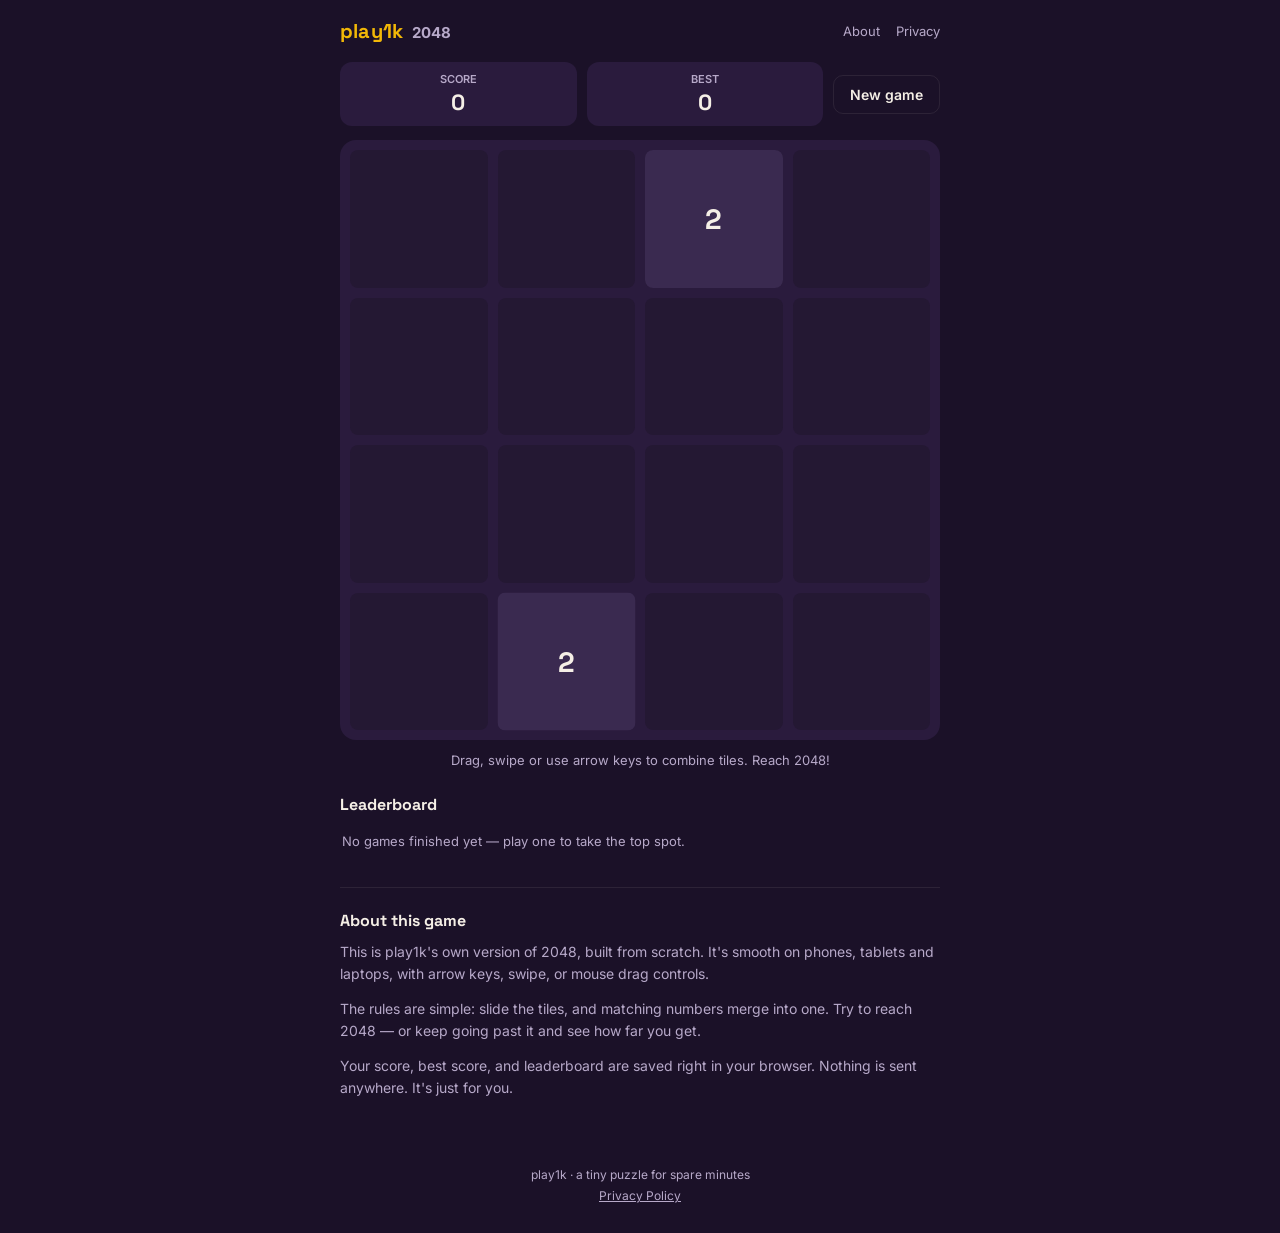
==== index.html @ c0f55f9d "Add files via upload" ====
<!DOCTYPE html>
<html lang="en">
<head>
<meta charset="UTF-8">
<meta name="viewport" content="width=device-width, initial-scale=1, viewport-fit=cover">
<meta name="description" content="2048 by play1k - a smooth, free 2048 puzzle game with a local leaderboard.">
<meta name="theme-color" content="#1B1128">
<meta property="og:title" content="2048 by play1k">
<meta property="og:description" content="Slide, merge, reach 2048. A smooth puzzle game with a local leaderboard.">
<link rel="icon" href="data:image/svg+xml,%3Csvg xmlns='http://www.w3.org/2000/svg' viewBox='0 0 100 100'%3E%3Crect width='100' height='100' rx='22' fill='%231B1128'/%3E%3Ctext x='50' y='66' font-size='52' font-family='sans-serif' font-weight='700' text-anchor='middle' fill='%23F2B807'%3E1k%3C/text%3E%3C/svg%3E">
<title>2048 — by play1k</title>
<link rel="preconnect" href="https://fonts.googleapis.com">
<link rel="preconnect" href="https://fonts.gstatic.com" crossorigin>
<link href="https://fonts.googleapis.com/css2?family=Space+Grotesk:wght@500;700&family=Inter:wght@400;500;600&display=swap" rel="stylesheet">
<link rel="stylesheet" href="style.css">
</head>
<body>

<header>
  <div class="brand"><span class="logo">play1k</span><span class="sitename">2048</span></div>
  <nav class="topnav"><a href="#about">About</a><a href="privacy.html">Privacy</a></nav>
</header>

<main>
  <div class="hud">
    <div class="hud-box"><div class="hud-label">SCORE</div><div class="score-val" id="score">0</div></div>
    <div class="hud-box"><div class="hud-label">BEST</div><div class="score-val" id="best">0</div></div>
    <div class="hud-actions"><button class="btn btn-ghost" id="newGameBtn">New game</button></div>
  </div>

  <div class="board-wrap" id="boardWrap">
    <div class="board" id="grid"></div>
    <div class="tiles" id="tiles"></div>
    <div class="msg-overlay" id="overlay">
      <h2 id="overlayMsg">Game over</h2>
      <button class="btn btn-gold" id="overlayBtn">Try again</button>
    </div>
  </div>
  <div class="hint">Drag, swipe or use arrow keys to combine tiles. Reach 2048!</div>

  <div class="lb">
    <h2>Leaderboard</h2>
    <div id="lbList"></div>
  </div>

  <section id="about" class="about">
    <h2>About this game</h2>
    <p>This is play1k's own version of 2048, built from scratch. It's smooth on phones, tablets and laptops, with arrow keys, swipe, or mouse drag controls.</p>
    <p>The rules are simple: slide the tiles, and matching numbers merge into one. Try to reach 2048 — or keep going past it and see how far you get.</p>
    <p>Your score, best score, and leaderboard are saved right in your browser. Nothing is sent anywhere. It's just for you.</p>
  </section>
</main>

<footer>
  <span>play1k · a tiny puzzle for spare minutes</span>
  <a href="privacy.html" class="footer-link">Privacy Policy</a>
</footer>

<script src="script.js"></script>
</body>
</html>
---- style.css ----
:root{
  --bg:#1B1128; --panel:#2A1B3D; --panel2:#241833; --line:rgba(245,239,230,.08);
  --ink:#F5EFE6; --ink-dim:#B7A9C9; --gold:#F2B807; --gold-ink:#241203;
  --rose:#F2637B; --lime:#A6E22E;
  box-sizing:border-box; padding-top:env(safe-area-inset-top,0px); padding-bottom:env(safe-area-inset-bottom,0px);
}
*{box-sizing:border-box}
html{scroll-padding-top:env(safe-area-inset-top,0px)}
body{margin:0;min-height:100%;background:var(--bg);color:var(--ink);font-family:'Inter',system-ui,sans-serif;-webkit-tap-highlight-color:transparent}
h1,h2,.logo,.tile-inner{font-family:'Space Grotesk',system-ui,sans-serif}

header{display:flex;align-items:center;justify-content:space-between;padding:18px 20px;gap:12px;max-width:640px;margin:0 auto}
.brand{display:flex;align-items:baseline;gap:9px}
.logo{font-weight:700;font-size:20px;color:var(--gold);letter-spacing:.2px}
.sitename{font-weight:700;font-size:15px;color:var(--ink-dim)}
.topnav{display:flex;gap:16px;font-size:13px;color:var(--ink-dim)}
.topnav a{color:inherit;text-decoration:none}
.topnav a:hover{color:var(--ink)}
.btn{border:none;border-radius:10px;padding:10px 16px;font-family:'Inter';font-weight:600;font-size:14px;cursor:pointer;transition:transform .12s ease}
.btn:active{transform:scale(.96)}
.btn-gold{background:var(--gold);color:var(--gold-ink)}
.btn-ghost{background:transparent;color:var(--ink);border:1px solid var(--line)}
.btn-ghost:hover{border-color:var(--gold)}

main{max-width:640px;margin:0 auto;padding:0 20px 40px}
.hud{display:flex;gap:10px;align-items:stretch;margin-bottom:14px}
.hud-box{background:var(--panel);border-radius:12px;padding:10px 16px;flex:1;text-align:center}
.hud-label{font-size:11px;color:var(--ink-dim);font-weight:600}
.score-val{font-family:'Space Grotesk';font-size:22px;font-weight:700;margin-top:2px}
.hud-actions{display:flex;align-items:center}

.board-wrap{background:var(--panel);border-radius:16px;padding:10px;position:relative;user-select:none;-webkit-user-select:none;touch-action:none;cursor:grab}
.board-wrap:active{cursor:grabbing}
.board{display:grid;grid-template-columns:repeat(4,1fr);gap:10px;aspect-ratio:1}
.cell{background:var(--panel2);border-radius:8px}
.tiles{position:absolute;inset:10px}
.tile-pos{position:absolute;top:0;left:0;transition:transform 120ms cubic-bezier(.2,.8,.3,1);will-change:transform}
.tile-pos.no-anim{transition:none}
.tile-inner{width:100%;height:100%;border-radius:8px;display:flex;align-items:center;justify-content:center;font-weight:700}
.tile-inner.pop-in{animation:popIn 140ms ease-out}
.tile-inner.pop-merge{animation:popMerge 160ms ease-out}
@keyframes popIn{from{transform:scale(.35);opacity:0}to{transform:scale(1);opacity:1}}
@keyframes popMerge{0%{transform:scale(1)}45%{transform:scale(1.16)}100%{transform:scale(1)}}
.msg-overlay{position:absolute;inset:10px;background:rgba(27,17,40,.9);border-radius:12px;display:none;align-items:center;justify-content:center;flex-direction:column;gap:12px;text-align:center;padding:20px;z-index:5}
.msg-overlay.show{display:flex}
.msg-overlay h2{margin:0;font-size:22px}
.hint{text-align:center;color:var(--ink-dim);font-size:13px;margin-top:12px}

.lb{margin-top:26px}
.lb h2{font-size:16px;margin:0 0 10px}
.lb-row{display:flex;align-items:center;gap:10px;padding:9px 12px;border-radius:10px;background:var(--panel);margin-bottom:6px}
.lb-rank{width:22px;text-align:center;font-weight:700;color:var(--gold);font-size:13px}
.lb-name{flex:1;font-weight:600;font-size:14px}
.lb-score{font-weight:700;color:var(--lime);font-size:14px}
.lb-empty{color:var(--ink-dim);font-size:13px;padding:8px 2px}

.about{margin-top:30px;padding-top:22px;border-top:1px solid var(--line)}
.about h2{font-size:16px;margin:0 0 10px}
.about p{color:var(--ink-dim);font-size:14px;line-height:1.6;margin:0 0 12px}

footer{display:flex;flex-direction:column;align-items:center;gap:6px;text-align:center;color:var(--ink-dim);font-size:12px;padding:16px 20px 30px}
.footer-link{color:var(--ink-dim);text-decoration:underline}
.footer-link:hover{color:var(--ink)}
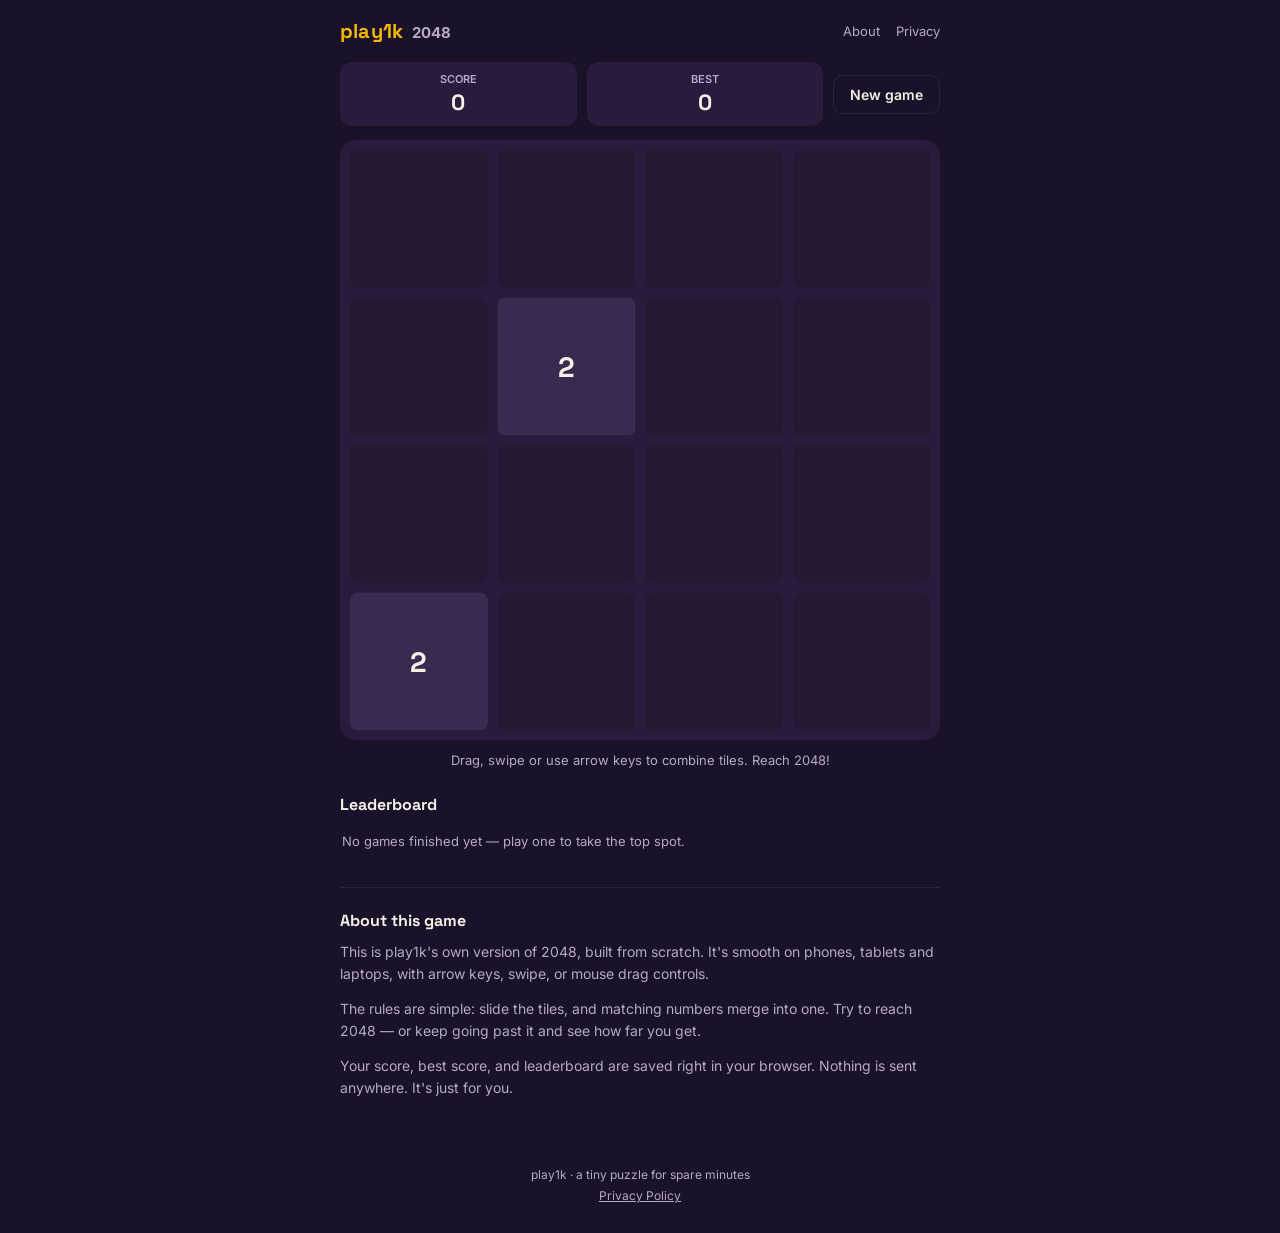
==== commit ae08d2e1: "Update index.html" ====
--- a/index.html
+++ b/index.html
@@ -1,6 +1,14 @@
 <!DOCTYPE html>
 <html lang="en">
 <head>
+<script async src="https://www.googletagmanager.com/gtag/js?id=G-SYB7R1XVQV"></script>
+<script>
+  window.dataLayer = window.dataLayer || [];
+  function gtag(){dataLayer.push(arguments);}
+  gtag('js', new Date());
+
+  gtag('config', 'G-SYB7R1XVQV');
+</script>
 <meta charset="UTF-8">
 <meta name="viewport" content="width=device-width, initial-scale=1, viewport-fit=cover">
 <meta name="description" content="2048 by play1k - a smooth, free 2048 puzzle game with a local leaderboard.">
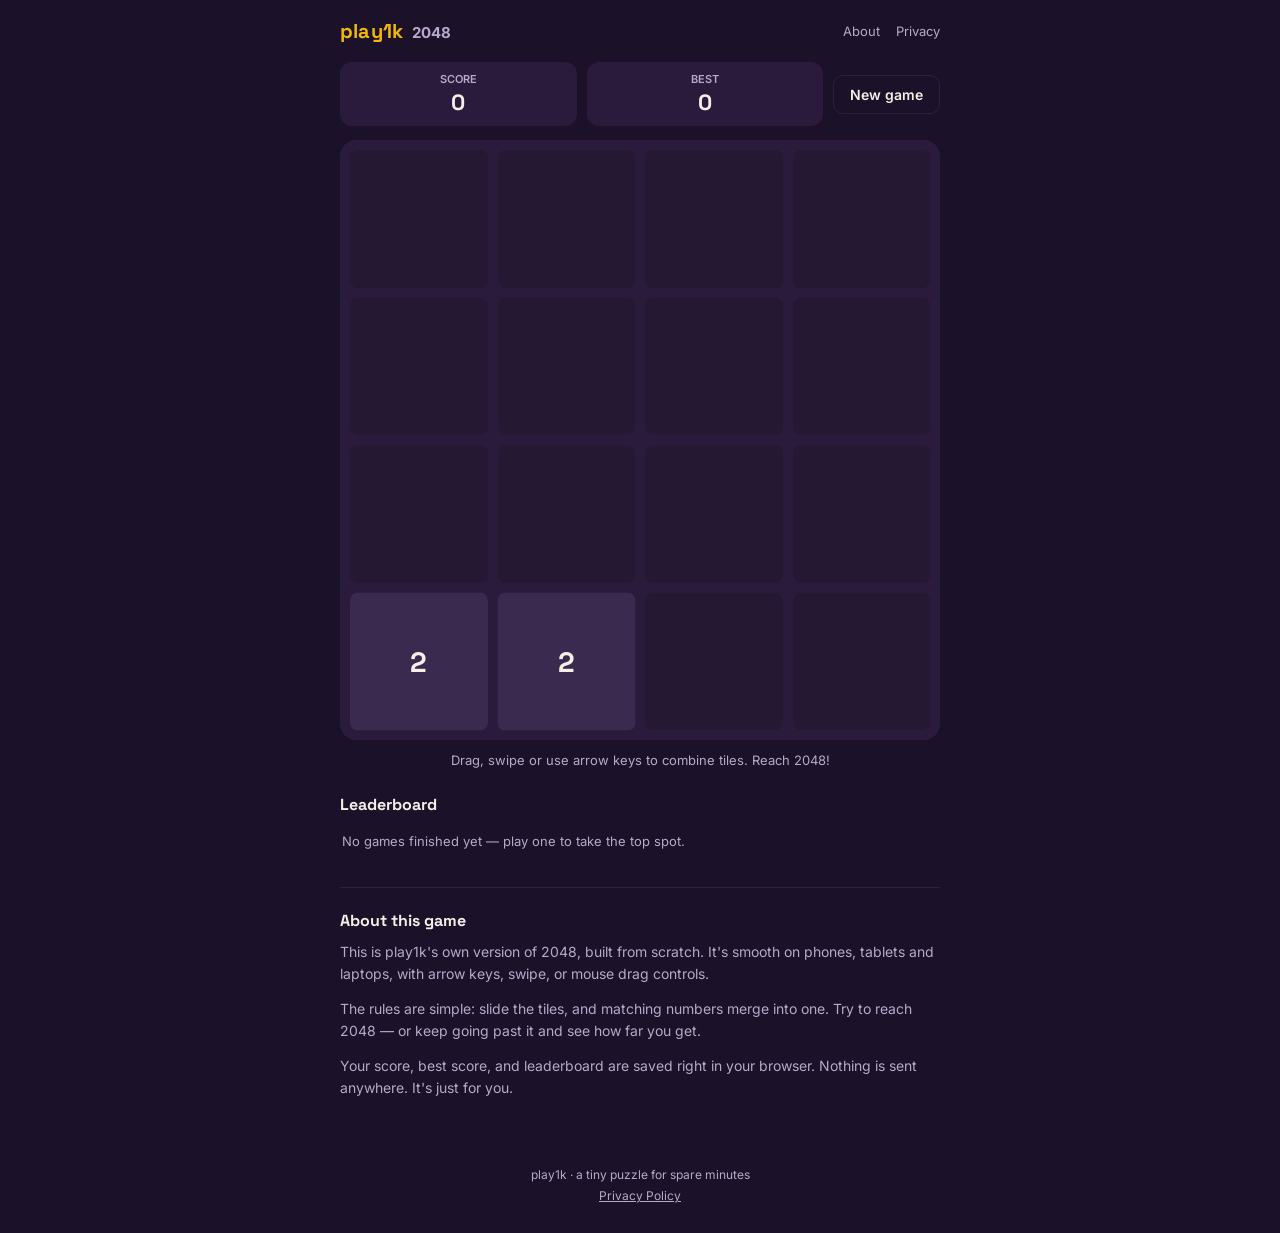
==== commit 6e2c2e60: "Update index.html" ====
--- a/index.html
+++ b/index.html
@@ -1,6 +1,8 @@
 <!DOCTYPE html>
 <html lang="en">
 <head>
+  <script async src="https://pagead2.googlesyndication.com/pagead/js/adsbygoogle.js?client=ca-pub-3422909419078410"
+     crossorigin="anonymous"></script>
 <script async src="https://www.googletagmanager.com/gtag/js?id=G-SYB7R1XVQV"></script>
 <script>
   window.dataLayer = window.dataLayer || [];
